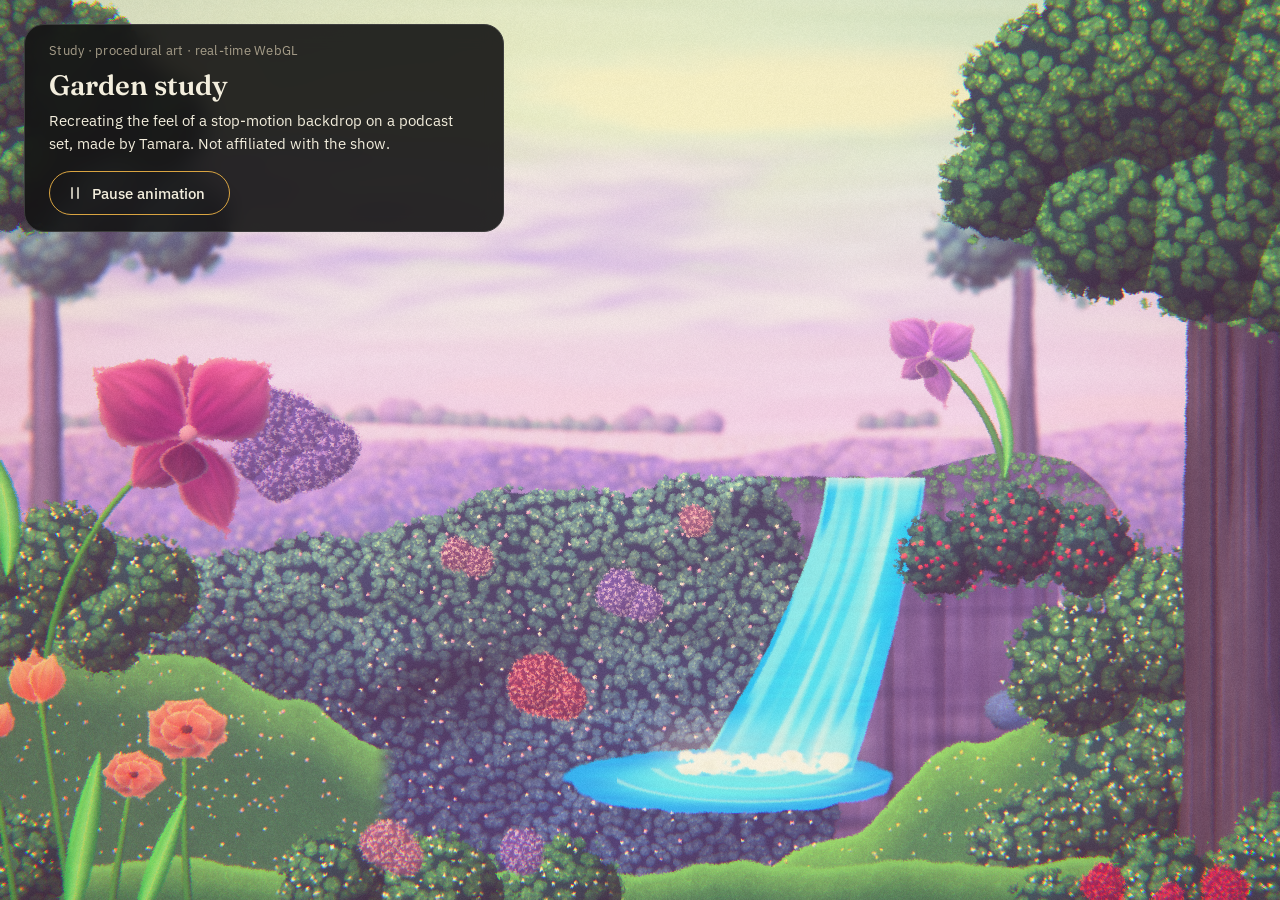
==== index.html @ a4416076 "Phase 3" ====
<!doctype html>
<html lang="en">
<head>
<meta charset="utf-8">
<meta name="viewport" content="width=device-width, initial-scale=1">
<title>Garden Study</title>
<meta name="description" content="A real-time WebGL study of a looping stop-motion garden backdrop: layered parallax, stepped animation, boil and a soft, warm post stack.">
<link rel="preconnect" href="https://fonts.googleapis.com">
<link rel="preconnect" href="https://fonts.gstatic.com" crossorigin>
<link href="https://fonts.googleapis.com/css2?family=Fraunces:ital,opsz,wght@0,9..144,500;0,9..144,600&family=IBM+Plex+Sans:wght@400;500;600&display=swap" rel="stylesheet">
<link rel="icon" href="data:image/svg+xml,%3Csvg xmlns='http://www.w3.org/2000/svg' viewBox='0 0 32 32'%3E%3Crect width='32' height='32' rx='6' fill='%23000000'/%3E%3Ctext x='16' y='23' font-family='Georgia, serif' font-size='19' font-weight='700' fill='%23D9A441' text-anchor='middle'%3EE%3C/text%3E%3C/svg%3E">
<link rel="stylesheet" href="css/tokens.css">
<link rel="stylesheet" href="css/site.css">
</head>
<body>

<main class="stage" id="stage">
  <canvas id="scene" role="img" aria-label="A handmade-looking fantasy garden: lavender sky, rolling purple hills, a turquoise waterfall, dark trees framing the edges and swaying flowers in front."></canvas>
  <img id="still" class="still" src="images/still.jpg" alt="A still of the garden scene: lavender sky, purple hills, a turquoise waterfall, framing trees and flowers in the foreground." hidden>
  <noscript><img class="still" src="images/still.jpg" alt="A still of the garden scene: lavender sky, purple hills, a turquoise waterfall, framing trees and flowers in the foreground."></noscript>

  <section class="caption" aria-labelledby="title">
    <p class="eyebrow">Study · procedural art · real-time WebGL</p>
    <h1 id="title">Garden study</h1>
    <p class="note">Recreating the feel of a stop-motion backdrop on a podcast set, made by Tamara. Not affiliated with the show.</p>
    <div class="controls">
      <button class="btn" id="play" type="button" data-playing="false">
        <svg class="icon icon-pause" viewBox="0 0 24 24" aria-hidden="true"><path d="M8 5v14M16 5v14"/></svg>
        <svg class="icon icon-play" viewBox="0 0 24 24" aria-hidden="true"><path d="M7 5l12 7-12 7z"/></svg>
        <span class="label">Play animation</span>
      </button>
      <p class="status" id="status" role="status"></p>
    </div>
  </section>

  <p class="stats" id="stats" hidden></p>
</main>

<script src="js/gl.js" defer></script>
<script src="js/clock.js" defer></script>
<script src="js/materials.js" defer></script>
<script src="js/elements.js" defer></script>
<script src="js/post.js" defer></script>
<script src="js/renderer.js" defer></script>
<script src="js/scenes/garden-art.js" defer></script>
<script src="js/scenes/garden.js" defer></script>
<script src="js/app.js" defer></script>
</body>
</html>
---- css/tokens.css ----
/* Copied from Resume/css/style.css :root — keep in sync with the portfolio. */
:root {
  --bg: #000000;
  --bg-raised: #131313;
  --ink: #F3EEDD;
  --ink-soft: #A79E8A;
  --ink-faint: #8C8370;
  --line: #2A2A2A;
  --line-strong: #3D3D3D;
  --green: #4C7A63;
  --gold: #D9A441;
  --plum: #A56A82;

  --serif: 'Fraunces', serif;
  --sans: 'IBM Plex Sans', sans-serif;
  --mono: 'IBM Plex Mono', monospace;

  --measure: 62ch;
  --pad-x: 6vw;

  --radius-xs: 3px;
  --radius-sm: 4px;
  --radius-lg: 20px;
  --radius-pill: 999px;

  --shadow-sm: 0 10px 24px -8px rgba(217, 164, 65, 0.4);

  --motion-fast: 150ms;
  --motion-base: 200ms;
  --motion-slow: 500ms;
  --ease-standard: ease;
  --ease-out: ease-out;

  --space-1: 8px;
  --space-2: 12px;
  --space-3: 16px;
  --space-4: 24px;
  --space-5: 32px;
  --space-6: 48px;
  --space-7: 64px;
  --space-8: 96px;

  --header-h: 80px;
}
---- css/site.css ----
/* Page chrome around the canvas. Colors, spacing and motion come from tokens.css (the portfolio's tokens). */

*, *::before, *::after { box-sizing: border-box; }
[hidden] { display: none !important; }

html, body {
  margin: 0;
  height: 100%;
  background: var(--bg);
  color: var(--ink);
  font-family: var(--sans);
  font-size: 16px;
  line-height: 1.5;
}

.stage {
  position: relative;
  width: 100%;
  height: 100vh;
  height: 100dvh;
  overflow: hidden;
  /* Warm surround for the moment before the first frame. */
  background: #2A1C33;
}

#scene, .still {
  position: absolute;
  inset: 0;
  width: 100%;
  height: 100%;
  display: block;
  object-fit: cover;
  object-position: 68% 50%;
}

#scene { opacity: 1; transition: opacity var(--motion-slow) var(--ease-out); }
.is-loading #scene { opacity: 0; }

/* The caption sits on a near-opaque backing so its text passes AA over any part of the scene. */
.caption {
  position: absolute;
  left: var(--space-4);
  top: var(--space-4);
  max-width: 30rem;
  padding: var(--space-3) var(--space-4) var(--space-3);
  border-radius: var(--radius-lg);
  background: rgba(19, 19, 19, 0.9);
  -webkit-backdrop-filter: blur(10px);
  backdrop-filter: blur(10px);
  border: 1px solid var(--line-strong);
}

.eyebrow {
  margin: 0 0 var(--space-1);
  font-size: 0.8125rem;
  letter-spacing: 0.02em;
  color: var(--ink-soft);
}

h1 {
  margin: 0;
  font-family: var(--serif);
  font-weight: 600;
  font-size: 1.75rem;
  line-height: 1.2;
}

.note {
  margin: var(--space-1) 0 var(--space-3);
  color: var(--ink);
  font-size: 0.9375rem;
}

.controls {
  display: flex;
  align-items: center;
  gap: var(--space-3);
  flex-wrap: wrap;
}

.btn {
  display: inline-flex;
  align-items: center;
  gap: var(--space-1);
  min-height: 44px;
  padding: 0 var(--space-4) 0 var(--space-3);
  border: 1px solid var(--gold);
  border-radius: var(--radius-pill);
  background: transparent;
  color: var(--ink);
  font: 500 0.9375rem/1 var(--sans);
  cursor: pointer;
  transition: background-color var(--motion-fast) var(--ease-standard), color var(--motion-fast) var(--ease-standard);
}
.btn:hover { background: var(--gold); color: var(--bg); }
.btn:focus-visible { outline: 2px solid var(--ink); outline-offset: 3px; }

.icon { width: 18px; height: 18px; fill: none; stroke: currentColor; stroke-width: 2; stroke-linecap: round; stroke-linejoin: round; }
.icon-play { fill: currentColor; }
.btn[data-playing="false"] .icon-pause,
.btn[data-playing="true"] .icon-play { display: none; }

.status { margin: 0; font-size: 0.875rem; color: var(--ink-soft); }
.status:empty { display: none; }

.stats {
  position: absolute;
  top: var(--space-3);
  right: var(--space-3);
  margin: 0;
  padding: var(--space-1) var(--space-2);
  border-radius: var(--radius-sm);
  background: rgba(19, 19, 19, 0.9);
  font: 0.8125rem/1.4 var(--mono);
  color: var(--ink);
}

@media (max-width: 760px) {
  .caption {
    left: 16px;
    right: 16px;
    top: auto;
    bottom: 16px;
    max-width: none;
    padding: var(--space-2) var(--space-3);
  }
  h1 { font-size: 1.375rem; }
  .note { font-size: 0.875rem; }
}

@media (prefers-reduced-motion: reduce) {
  #scene, .btn { transition: none; }
}
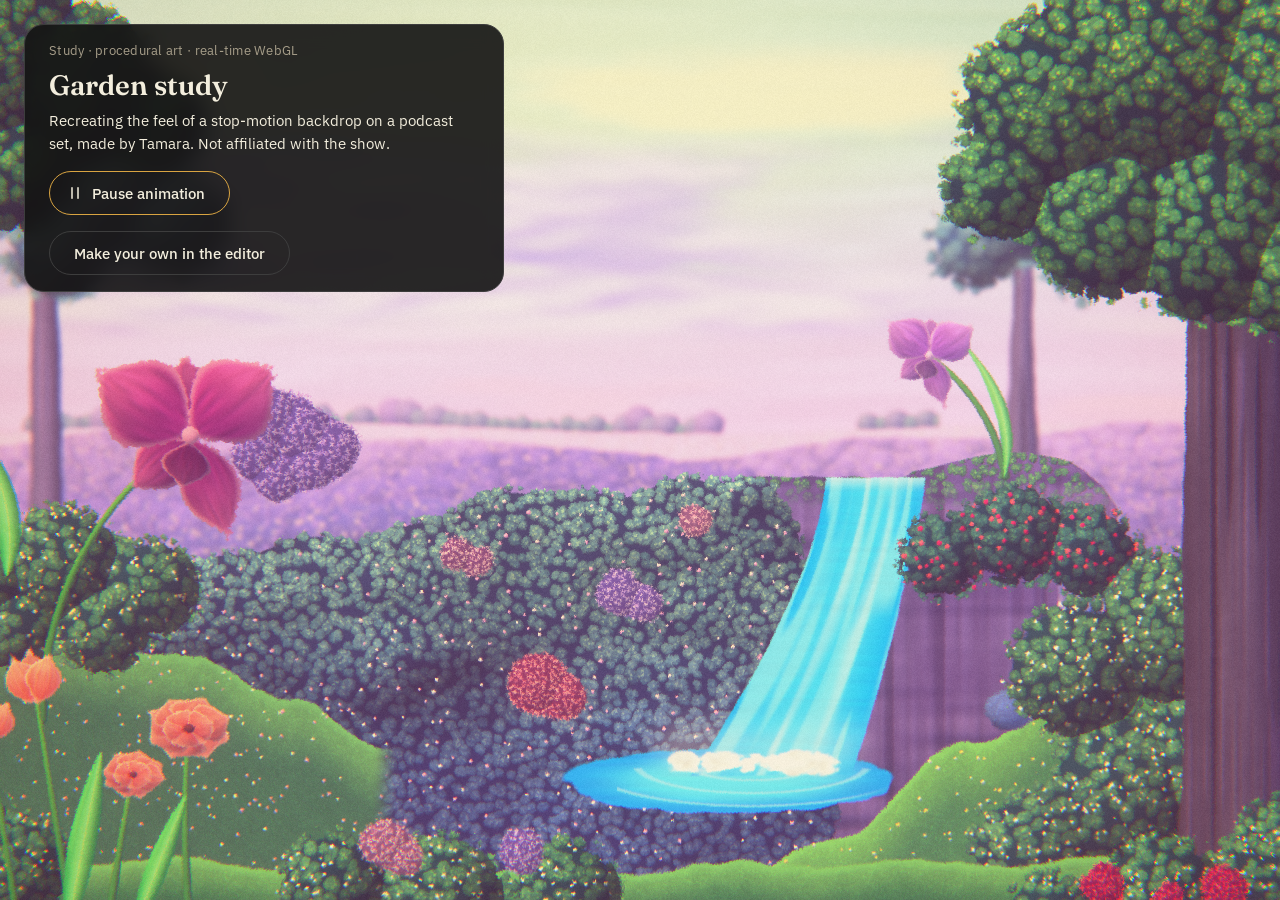
==== commit 3355cd01: "Add editor" ====
--- a/index.html
+++ b/index.html
@@ -29,6 +29,7 @@
         <svg class="icon icon-play" viewBox="0 0 24 24" aria-hidden="true"><path d="M7 5l12 7-12 7z"/></svg>
         <span class="label">Play animation</span>
       </button>
+      <a class="btn btn-quiet" href="editor.html">Make your own in the editor</a>
       <p class="status" id="status" role="status"></p>
     </div>
   </section>
@@ -40,6 +41,8 @@
 <script src="js/clock.js" defer></script>
 <script src="js/materials.js" defer></script>
 <script src="js/elements.js" defer></script>
+<script src="js/shapes.js" defer></script>
+<script src="js/items.js" defer></script>
 <script src="js/post.js" defer></script>
 <script src="js/renderer.js" defer></script>
 <script src="js/scenes/garden-art.js" defer></script>
--- a/css/site.css
+++ b/css/site.css
@@ -93,6 +93,8 @@
   transition: background-color var(--motion-fast) var(--ease-standard), color var(--motion-fast) var(--ease-standard);
 }
 .btn:hover { background: var(--gold); color: var(--bg); }
+.btn-quiet { border-color: var(--line-strong); padding: 0 var(--space-4); text-decoration: none; }
+.btn-quiet:hover { background: var(--ink); color: var(--bg); }
 .btn:focus-visible { outline: 2px solid var(--ink); outline-offset: 3px; }
 
 .icon { width: 18px; height: 18px; fill: none; stroke: currentColor; stroke-width: 2; stroke-linecap: round; stroke-linejoin: round; }
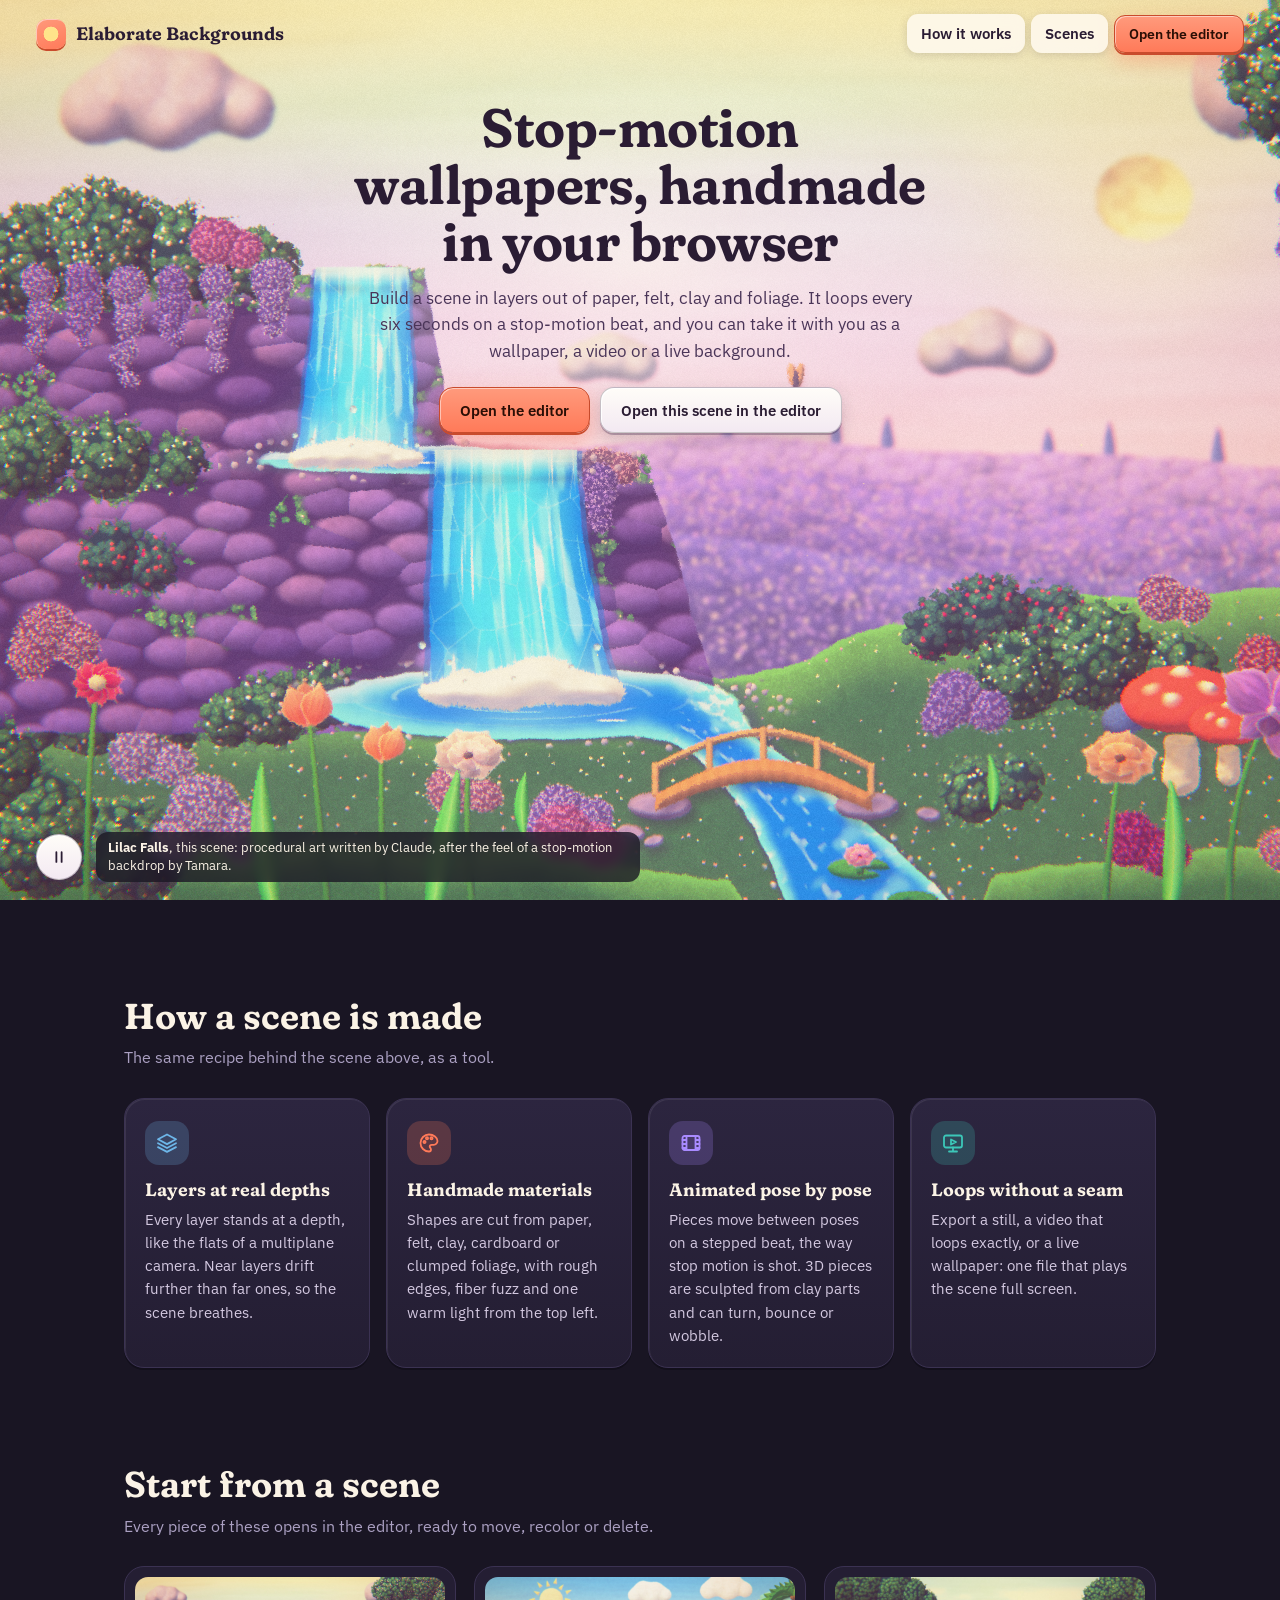
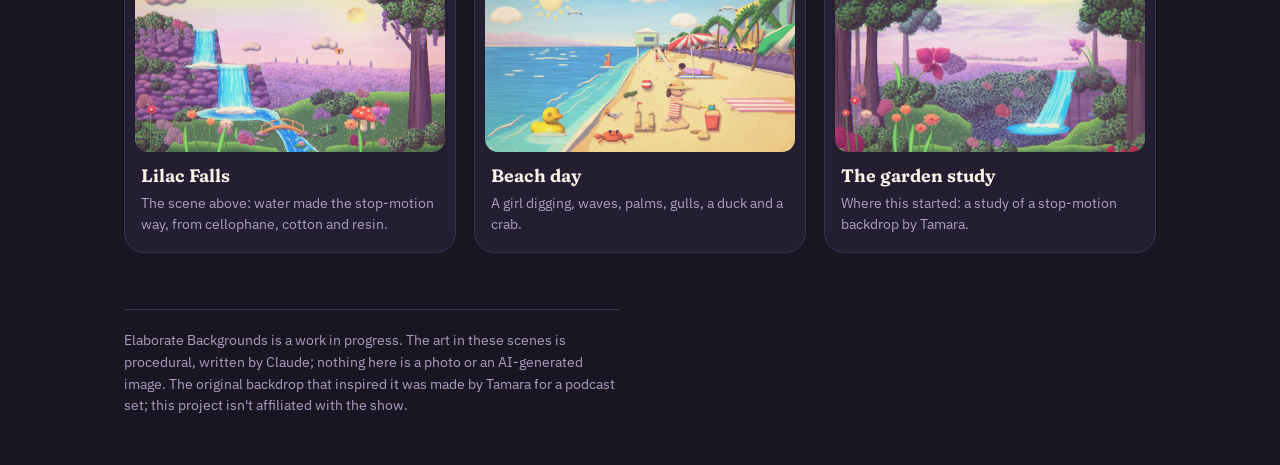
==== commit b37cb38e: "Lilac Falls" ====
--- a/index.html
+++ b/index.html
@@ -3,50 +3,128 @@
 <head>
 <meta charset="utf-8">
 <meta name="viewport" content="width=device-width, initial-scale=1">
-<title>Garden Study</title>
-<meta name="description" content="A real-time WebGL study of a looping stop-motion garden backdrop: layered parallax, stepped animation, boil and a soft, warm post stack.">
+<title>Elaborate Backgrounds</title>
+<meta name="description" content="Make looping stop-motion wallpapers in your browser: layers at real depths, paper, felt, clay and foliage, pose-by-pose animation, and loops that repeat without a seam.">
 <link rel="preconnect" href="https://fonts.googleapis.com">
 <link rel="preconnect" href="https://fonts.gstatic.com" crossorigin>
-<link href="https://fonts.googleapis.com/css2?family=Fraunces:ital,opsz,wght@0,9..144,500;0,9..144,600&family=IBM+Plex+Sans:wght@400;500;600&display=swap" rel="stylesheet">
-<link rel="icon" href="data:image/svg+xml,%3Csvg xmlns='http://www.w3.org/2000/svg' viewBox='0 0 32 32'%3E%3Crect width='32' height='32' rx='6' fill='%23000000'/%3E%3Ctext x='16' y='23' font-family='Georgia, serif' font-size='19' font-weight='700' fill='%23D9A441' text-anchor='middle'%3EE%3C/text%3E%3C/svg%3E">
-<link rel="stylesheet" href="css/tokens.css">
-<link rel="stylesheet" href="css/site.css">
+<link href="https://fonts.googleapis.com/css2?family=Fraunces:opsz,wght,SOFT,WONK@9..144,500..700,100,1&family=IBM+Plex+Sans:wght@400;500;600&family=IBM+Plex+Mono:wght@400;500&display=swap" rel="stylesheet">
+<link rel="icon" href="data:image/svg+xml,%3Csvg xmlns='http://www.w3.org/2000/svg' viewBox='0 0 32 32'%3E%3Crect width='32' height='32' rx='8' fill='%23FF7A59'/%3E%3Ccircle cx='16' cy='16' r='7' fill='%23FFC94A'/%3E%3C/svg%3E">
+<link rel="stylesheet" href="css/landing.css">
 </head>
-<body>
+<body data-scene="lilac">
+<a class="skip" href="#how">Skip to the content</a>
 
-<main class="stage" id="stage">
-  <canvas id="scene" role="img" aria-label="A handmade-looking fantasy garden: lavender sky, rolling purple hills, a turquoise waterfall, dark trees framing the edges and swaying flowers in front."></canvas>
-  <img id="still" class="still" src="images/still.jpg" alt="A still of the garden scene: lavender sky, purple hills, a turquoise waterfall, framing trees and flowers in the foreground." hidden>
-  <noscript><img class="still" src="images/still.jpg" alt="A still of the garden scene: lavender sky, purple hills, a turquoise waterfall, framing trees and flowers in the foreground."></noscript>
+<header class="top">
+  <a class="brand" href="index.html" aria-label="Elaborate Backgrounds, home"><span class="brand-sun" aria-hidden="true"></span><span>Elaborate Backgrounds</span></a>
+  <nav class="top-nav" aria-label="Site">
+    <a href="#how">How it works</a>
+    <a href="#scenes">Scenes</a>
+    <a class="btn btn-primary btn-sm" href="editor.html">Open the editor</a>
+  </nav>
+</header>
 
-  <section class="caption" aria-labelledby="title">
-    <p class="eyebrow">Study · procedural art · real-time WebGL</p>
-    <h1 id="title">Garden study</h1>
-    <p class="note">Recreating the feel of a stop-motion backdrop on a podcast set, made by Tamara. Not affiliated with the show.</p>
-    <div class="controls">
-      <button class="btn" id="play" type="button" data-playing="false">
-        <svg class="icon icon-pause" viewBox="0 0 24 24" aria-hidden="true"><path d="M8 5v14M16 5v14"/></svg>
-        <svg class="icon icon-play" viewBox="0 0 24 24" aria-hidden="true"><path d="M7 5l12 7-12 7z"/></svg>
-        <span class="label">Play animation</span>
+<main>
+  <section class="stage hero" id="stage" aria-labelledby="title">
+    <!-- Shown at once, while the shaders compile; the live scene fades in over it. -->
+    <img id="poster" class="poster" src="images/lilac-falls.jpg" alt="" fetchpriority="high">
+    <canvas id="scene" role="img" aria-label="Lilac Falls, a handmade-looking garden: a two-tier waterfall pours off a purple clay cliff into a pool, a stream runs toward you under a little wooden footbridge, a blossom tree hung with wisteria stands on the right, felt clouds drift past a paper moon and two butterflies cross."></canvas>
+    <img id="still" class="still" src="images/lilac-falls.jpg" alt="A still of Lilac Falls: a two-tier waterfall, a pool and stream with a footbridge, a blossom tree hung with wisteria, felt clouds and a paper moon." hidden>
+    <noscript><img class="still" src="images/lilac-falls.jpg" alt="A still of Lilac Falls: a two-tier waterfall, a pool and stream with a footbridge, a blossom tree hung with wisteria, felt clouds and a paper moon."></noscript>
+
+    <div class="hero-text">
+      <h1 id="title">Stop-motion wallpapers, handmade in your browser</h1>
+      <p class="lede">Build a scene in layers out of paper, felt, clay and foliage. It loops every six seconds on a stop-motion beat, and you can take it with you as a wallpaper, a video or a live background.</p>
+      <div class="cta">
+        <a class="btn btn-primary" href="editor.html">Open the editor</a>
+        <a class="btn" href="editor.html?open=lilac">Open this scene in the editor</a>
+      </div>
+    </div>
+
+    <div class="hero-foot">
+      <button class="btn btn-round" id="play" type="button" data-playing="false">
+        <svg class="icon icon-pause" viewBox="0 0 24 24" aria-hidden="true"><path d="M8.5 5.5v13M15.5 5.5v13"/></svg>
+        <svg class="icon icon-play" viewBox="0 0 24 24" aria-hidden="true"><path d="M8 5.5l11 6.5-11 6.5z"/></svg>
+        <span class="label sr">Play animation</span>
       </button>
-      <a class="btn btn-quiet" href="editor.html">Make your own in the editor</a>
+      <p class="credit"><strong>Lilac Falls</strong>, this scene: procedural art written by Claude, after the feel of a stop-motion backdrop by Tamara.</p>
       <p class="status" id="status" role="status"></p>
     </div>
   </section>
 
-  <p class="stats" id="stats" hidden></p>
+  <section class="band" id="how" aria-labelledby="how-h">
+    <h2 id="how-h">How a scene is made</h2>
+    <p class="band-lede">The same recipe behind the scene above, as a tool.</p>
+    <ul class="cards">
+      <li class="card" style="--c: var(--sky)">
+        <span class="card-ic" aria-hidden="true"><svg viewBox="0 0 24 24"><path d="M12 3.5l9 4.8-9 4.8-9-4.8z M3 12.2l9 4.8 9-4.8M3 16.1l9 4.8 9-4.8"/></svg></span>
+        <h3>Layers at real depths</h3>
+        <p>Every layer stands at a depth, like the flats of a multiplane camera. Near layers drift further than far ones, so the scene breathes.</p>
+      </li>
+      <li class="card" style="--c: var(--coral)">
+        <span class="card-ic" aria-hidden="true"><svg viewBox="0 0 24 24"><path d="M12 3.5a8.5 8.5 0 1 0 0 17c1.4 0 2-1 2-2 0-1.5-1.3-1.8-1.3-3 0-1 .9-1.7 2-1.7h2a3.8 3.8 0 0 0 3.8-3.8C20.5 6.6 16.6 3.5 12 3.5z"/><circle cx="7.5" cy="11" r="1.1"/><circle cx="10" cy="7.3" r="1.1"/><circle cx="14.5" cy="7.3" r="1.1"/></svg></span>
+        <h3>Handmade materials</h3>
+        <p>Shapes are cut from paper, felt, clay, cardboard or clumped foliage, with rough edges, fiber fuzz and one warm light from the top left.</p>
+      </li>
+      <li class="card" style="--c: var(--lilac)">
+        <span class="card-ic" aria-hidden="true"><svg viewBox="0 0 24 24"><rect x="3.5" y="5" width="17" height="14" rx="2"/><path d="M7.5 5v14M16.5 5v14M3.5 9h4M3.5 13h4M3.5 17h4M16.5 9h4M16.5 13h4M16.5 17h4"/></svg></span>
+        <h3>Animated pose by pose</h3>
+        <p>Pieces move between poses on a stepped beat, the way stop motion is shot. 3D pieces are sculpted from clay parts and can turn, bounce or wobble.</p>
+      </li>
+      <li class="card" style="--c: var(--teal)">
+        <span class="card-ic" aria-hidden="true"><svg viewBox="0 0 24 24"><rect x="3" y="4.5" width="18" height="12" rx="2"/><path d="M10 8.5l5 2.5-5 2.5zM8 20.5h8M12 16.5v4"/></svg></span>
+        <h3>Loops without a seam</h3>
+        <p>Export a still, a video that loops exactly, or a live wallpaper: one file that plays the scene full screen.</p>
+      </li>
+    </ul>
+  </section>
+
+  <section class="band" id="scenes" aria-labelledby="scenes-h">
+    <h2 id="scenes-h">Start from a scene</h2>
+    <p class="band-lede">Every piece of these opens in the editor, ready to move, recolor or delete.</p>
+    <ul class="scenes">
+      <li class="scene-card">
+        <a href="editor.html?open=lilac">
+          <img src="images/lilac-falls.jpg" alt="" loading="lazy">
+          <span class="scene-name">Lilac Falls</span>
+          <span class="scene-note">The scene above: water made the stop-motion way, from cellophane, cotton and resin.</span>
+        </a>
+      </li>
+      <li class="scene-card">
+        <a href="editor.html?open=beach">
+          <img src="docs/images/beach-day.jpg" alt="" loading="lazy">
+          <span class="scene-name">Beach day</span>
+          <span class="scene-note">A girl digging, waves, palms, gulls, a duck and a crab.</span>
+        </a>
+      </li>
+      <li class="scene-card">
+        <a href="study.html">
+          <img src="images/still.jpg" alt="" loading="lazy">
+          <span class="scene-name">The garden study</span>
+          <span class="scene-note">Where this started: a study of a stop-motion backdrop by Tamara.</span>
+        </a>
+      </li>
+    </ul>
+  </section>
+
+  <footer class="foot">
+    <p>Elaborate Backgrounds is a work in progress. The art in these scenes is procedural, written by Claude; nothing here is a photo or an AI-generated image. The original backdrop that inspired it was made by Tamara for a podcast set; this project isn't affiliated with the show.</p>
+  </footer>
 </main>
+
+<p class="stats" id="stats" hidden></p>
 
 <script src="js/gl.js" defer></script>
 <script src="js/clock.js" defer></script>
 <script src="js/materials.js" defer></script>
 <script src="js/elements.js" defer></script>
 <script src="js/shapes.js" defer></script>
+<script src="js/clay.js" defer></script>
 <script src="js/items.js" defer></script>
 <script src="js/post.js" defer></script>
 <script src="js/renderer.js" defer></script>
-<script src="js/scenes/garden-art.js" defer></script>
-<script src="js/scenes/garden.js" defer></script>
+<script src="js/editor/library.js" defer></script>
+<script src="js/scenes/lilac-art.js" defer></script>
+<script src="js/scenes/lilac.js" defer></script>
 <script src="js/app.js" defer></script>
 </body>
 </html>
--- a/css/landing.css
+++ b/css/landing.css
@@ -0,0 +1,112 @@
+/*
+  The landing page. It borrows the editor's Studio palette (warm plum, cream ink, sun and coral
+  accents) and its raised, lit-from-the-top-left buttons. The hero's text sits on the clear
+  sky at the top of the scene, which is kept free of clouds for it.
+*/
+:root {
+  --plum: #191523; --tray: #241E33; --raise: #352D4B; --line: #3B3252;
+  --ink: #FBF3E6; --ink-2: #D3C8E0; --ink-3: #ABA0C2;
+  --dark: #2A1C33; --dark-2: #4A3558;
+  --sun: #FFC94A; --coral: #FF7A59; --coral-hi: #FF9A7C; --coral-deep: #C94B2C; --coral-ink: #2A0E05;
+  --teal: #3CC7B8; --lilac: #A98BFF; --sky: #6DB6E8;
+  --serif: "Fraunces", Georgia, serif;
+  --sans: "IBM Plex Sans", system-ui, sans-serif;
+  --mono: "IBM Plex Mono", ui-monospace, monospace;
+  --spring: cubic-bezier(0.34, 1.56, 0.64, 1);
+  --ease: cubic-bezier(0.2, 0.8, 0.2, 1);
+}
+*, *::before, *::after { box-sizing: border-box; }
+[hidden] { display: none !important; }
+html { scroll-behavior: smooth; }
+body { margin: 0; background: var(--plum); color: var(--ink); font: 400 16px/1.55 var(--sans); -webkit-font-smoothing: antialiased; }
+a { color: inherit; }
+:focus-visible { outline: 2px solid var(--sun); outline-offset: 3px; }
+.sr { position: absolute !important; width: 1px; height: 1px; overflow: hidden; clip: rect(0 0 0 0); white-space: nowrap; }
+.skip { position: absolute; left: 12px; top: -60px; z-index: 20; padding: 8px 14px; border-radius: 10px; background: var(--sun); color: #2E2100; font-weight: 600; text-decoration: none; }
+.skip:focus { top: 12px; }
+
+/* ---------- buttons, as in the editor: raised chips that lift and squish ---------- */
+.btn {
+  display: inline-flex; align-items: center; justify-content: center; gap: 8px; min-height: 46px; padding: 0 20px;
+  border: 1px solid rgba(42, 28, 51, 0.25); border-radius: 14px; background: linear-gradient(180deg, #FFFDF8, #F3E9F2);
+  color: var(--dark); font: 600 15px/1 var(--sans); text-decoration: none; cursor: pointer;
+  box-shadow: inset 1px 1px 0 #FFFFFF, 0 2px 0 rgba(74, 53, 88, 0.35), 0 6px 16px rgba(42, 28, 51, 0.18);
+  transition: transform 0.2s var(--spring), box-shadow 0.2s var(--ease);
+}
+.btn:hover { transform: translateY(-2px); box-shadow: inset 1px 1px 0 #FFFFFF, 0 4px 0 rgba(74, 53, 88, 0.35), 0 10px 22px rgba(42, 28, 51, 0.22); }
+.btn:active { transform: translateY(1px) scale(0.97); box-shadow: inset 1px 1px 0 #FFFFFF, 0 0 0 rgba(74, 53, 88, 0.35), 0 2px 6px rgba(42, 28, 51, 0.2); transition-duration: 0.06s; }
+.btn-primary { border-color: var(--coral-deep); background: linear-gradient(180deg, var(--coral-hi), var(--coral)); color: var(--coral-ink);
+  box-shadow: inset 1px 1px 0 rgba(255, 255, 255, 0.5), 0 2px 0 var(--coral-deep), 0 8px 20px rgba(255, 106, 71, 0.35); }
+.btn-primary:hover { box-shadow: inset 1px 1px 0 rgba(255, 255, 255, 0.55), 0 4px 0 var(--coral-deep), 0 12px 26px rgba(255, 106, 71, 0.42); }
+.btn-sm { min-height: 38px; padding: 0 14px; border-radius: 11px; font-size: 14px; }
+.btn-round { width: 46px; padding: 0; border-radius: 50%; }
+.icon { width: 18px; height: 18px; fill: none; stroke: currentColor; stroke-width: 2.4; stroke-linecap: round; stroke-linejoin: round; }
+.icon-play { fill: currentColor; stroke-width: 1.8; margin-left: 2px; }
+.btn[data-playing="false"] .icon-pause, .btn[data-playing="true"] .icon-play { display: none; }
+
+/* ---------- the top bar, floating over the sky ---------- */
+.top { position: absolute; z-index: 5; left: 0; right: 0; top: 0; display: flex; align-items: center; gap: 16px; padding: 14px clamp(16px, 3vw, 36px); }
+.brand { display: inline-flex; align-items: center; gap: 10px; color: var(--dark); font: 650 18px/1 var(--serif); font-variation-settings: "SOFT" 100, "WONK" 1; text-decoration: none; }
+.brand-sun { width: 30px; height: 30px; border-radius: 10px; background: radial-gradient(circle at 50% 50%, #FFE48A 0 34%, transparent 36%), linear-gradient(160deg, var(--coral-hi), var(--coral));
+  box-shadow: inset 1px 1px 0 rgba(255, 255, 255, 0.5), 0 2px 0 var(--coral-deep); transition: transform 0.3s var(--spring); }
+.brand:hover .brand-sun { transform: rotate(-10deg) scale(1.08); }
+.top-nav { margin-left: auto; display: flex; align-items: center; gap: 6px; }
+.top-nav > a:not(.btn) { padding: 8px 14px; border-radius: 11px; background: rgba(255, 250, 242, 0.82); color: var(--dark); font-weight: 600; font-size: 15px; text-decoration: none;
+  box-shadow: 0 2px 8px rgba(42, 28, 51, 0.15); backdrop-filter: blur(6px); transition: background 0.15s, transform 0.2s var(--spring); }
+.top-nav > a:not(.btn):hover { background: #FFFFFF; transform: translateY(-1px); }
+
+/* ---------- the hero: the scene, full screen ---------- */
+.stage { position: relative; height: 100vh; height: 100svh; min-height: 560px; overflow: hidden; background: #2A1C33; }
+#scene, .still { position: absolute; inset: 0; width: 100%; height: 100%; display: block; object-fit: cover; object-position: 31% 50%; }
+.poster { position: absolute; inset: 0; width: 100%; height: 100%; object-fit: cover; object-position: 31% 50%; }
+#scene { transition: opacity 0.6s var(--ease); }
+.is-loading #scene { opacity: 0; }
+.hero-text {
+  position: absolute; z-index: 2; left: 50%; top: clamp(78px, 11vh, 120px); width: min(40rem, calc(100% - 32px)); transform: translateX(-50%);
+  text-align: center; color: var(--dark);
+}
+/* A soft cream glow behind the words, so they stay readable as clouds drift by. */
+.hero-text::before { content: ""; position: absolute; inset: -40px -60px; z-index: -1; border-radius: 50%; background: radial-gradient(closest-side, rgba(255, 249, 238, 0.62), rgba(255, 249, 238, 0)); }
+h1 { margin: 0; font: 650 clamp(30px, 4.4vw, 54px)/1.06 var(--serif); font-variation-settings: "SOFT" 100, "WONK" 1; letter-spacing: -0.01em; text-wrap: balance; }
+.lede { margin: 14px auto 0; max-width: 34rem; color: var(--dark-2); font-size: clamp(15px, 1.35vw, 18px); text-wrap: pretty; }
+.cta { display: flex; flex-wrap: wrap; justify-content: center; gap: 10px; margin-top: 22px; }
+
+.hero-foot { position: absolute; z-index: 2; left: clamp(16px, 3vw, 36px); right: clamp(16px, 3vw, 36px); bottom: 18px; display: flex; align-items: center; gap: 14px; }
+.credit { margin: 0; max-width: 34rem; padding: 7px 12px; border-radius: 12px; background: rgba(25, 21, 35, 0.78); color: var(--ink); font-size: 13px; line-height: 1.4; backdrop-filter: blur(6px); }
+.status { margin: 0; padding: 7px 12px; border-radius: 12px; background: rgba(25, 21, 35, 0.78); color: var(--ink); font-size: 13px; }
+.status:empty { display: none; }
+
+/* ---------- sections below ---------- */
+.band { padding: clamp(56px, 8vw, 96px) clamp(16px, 5vw, 64px) 0; max-width: 1160px; margin: 0 auto; }
+h2 { margin: 0; font: 650 clamp(26px, 3vw, 36px)/1.15 var(--serif); font-variation-settings: "SOFT" 100, "WONK" 1; }
+.band-lede { margin: 8px 0 28px; color: var(--ink-3); }
+.cards { list-style: none; margin: 0; padding: 0; display: grid; grid-template-columns: repeat(auto-fit, minmax(230px, 1fr)); gap: 16px; }
+.card { --c: var(--sun); position: relative; padding: 22px 20px 20px; border: 1px solid var(--line); border-radius: 20px; background: linear-gradient(180deg, #2C253F, var(--tray));
+  box-shadow: inset 1px 1px 0 rgba(255, 255, 255, 0.08), 0 2px 0 rgba(4, 1, 10, 0.3); transition: transform 0.25s var(--spring); }
+.card:hover { transform: translateY(-4px); }
+.card-ic { display: grid; place-items: center; width: 44px; height: 44px; margin-bottom: 14px; border-radius: 14px; background: color-mix(in srgb, var(--c) 22%, transparent); color: var(--c); transition: transform 0.3s var(--spring); }
+.card:hover .card-ic { transform: rotate(-10deg) scale(1.08); }
+.card-ic svg { width: 24px; height: 24px; fill: none; stroke: currentColor; stroke-width: 1.8; stroke-linecap: round; stroke-linejoin: round; }
+.card h3 { margin: 0 0 6px; font: 650 18px/1.25 var(--serif); font-variation-settings: "SOFT" 100, "WONK" 1; }
+.card p { margin: 0; color: var(--ink-2); font-size: 15px; }
+.scenes { list-style: none; margin: 0; padding: 0; display: grid; grid-template-columns: repeat(auto-fit, minmax(260px, 1fr)); gap: 18px; }
+.scene-card a { display: grid; gap: 6px; padding: 10px 10px 16px; border: 1px solid var(--line); border-radius: 20px; background: var(--tray); text-decoration: none; transition: transform 0.25s var(--spring), box-shadow 0.25s; }
+.scene-card a:hover { transform: translateY(-4px) rotate(-0.5deg); box-shadow: 0 16px 32px rgba(4, 1, 10, 0.4); }
+.scene-card img { width: 100%; aspect-ratio: 16 / 9; object-fit: cover; border-radius: 13px; display: block; }
+.scene-name { margin: 6px 6px 0; font: 650 18px var(--serif); font-variation-settings: "SOFT" 100, "WONK" 1; }
+.scene-note { margin: 0 6px; color: var(--ink-3); font-size: 14px; }
+.foot { max-width: 1160px; margin: 0 auto; padding: 56px clamp(16px, 5vw, 64px) 48px; color: var(--ink-3); font-size: 14px; }
+.foot p { max-width: 62ch; margin: 0; border-top: 1px solid var(--line); padding-top: 20px; }
+
+.stats { position: fixed; top: 70px; right: 12px; z-index: 10; margin: 0; padding: 4px 8px; border-radius: 6px; background: rgba(19, 19, 19, 0.9); font: 13px/1.4 var(--mono); }
+
+@media (max-width: 760px) {
+  .top-nav { display: none; }
+  .hero-text { top: 76px; }
+  .lede { font-size: 15px; }
+  .credit { font-size: 12px; }
+}
+@media (prefers-reduced-motion: reduce) {
+  html { scroll-behavior: auto; }
+  *, *::before, *::after { transition: none !important; animation: none !important; }
+}
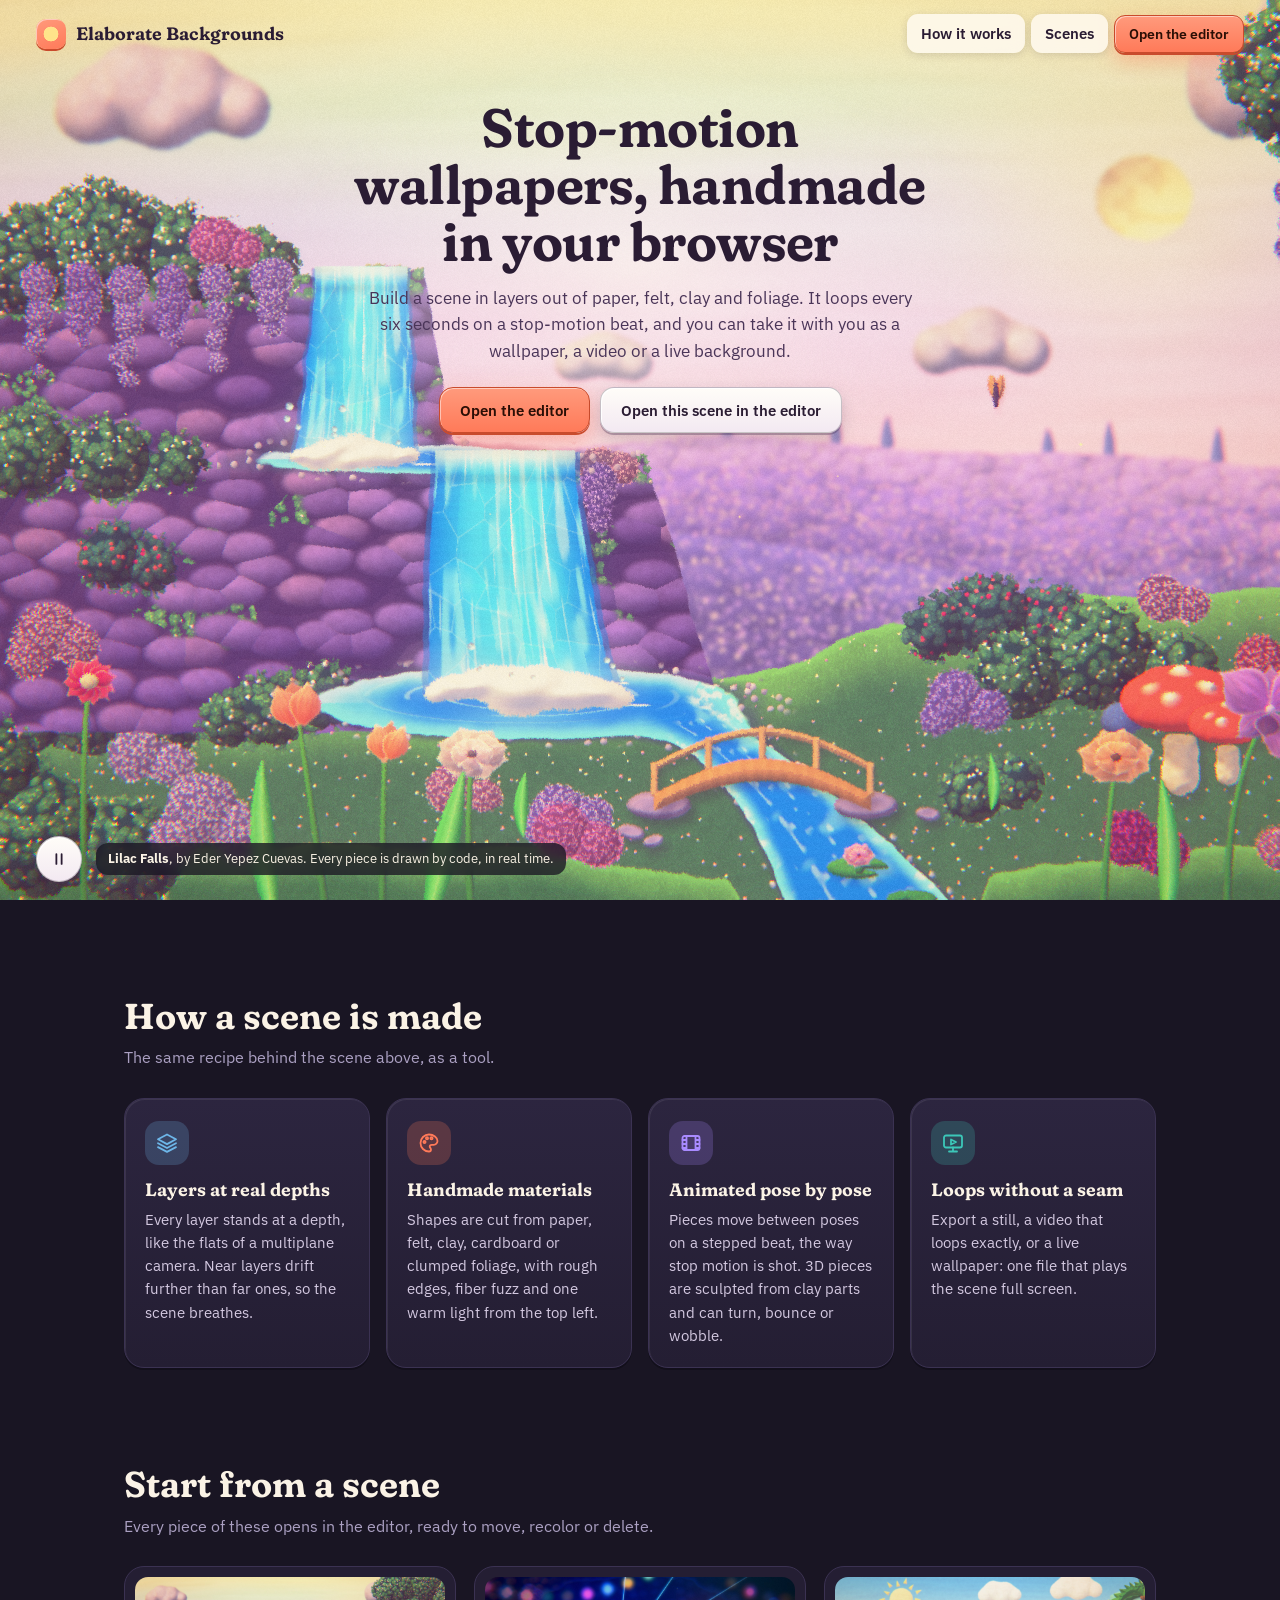
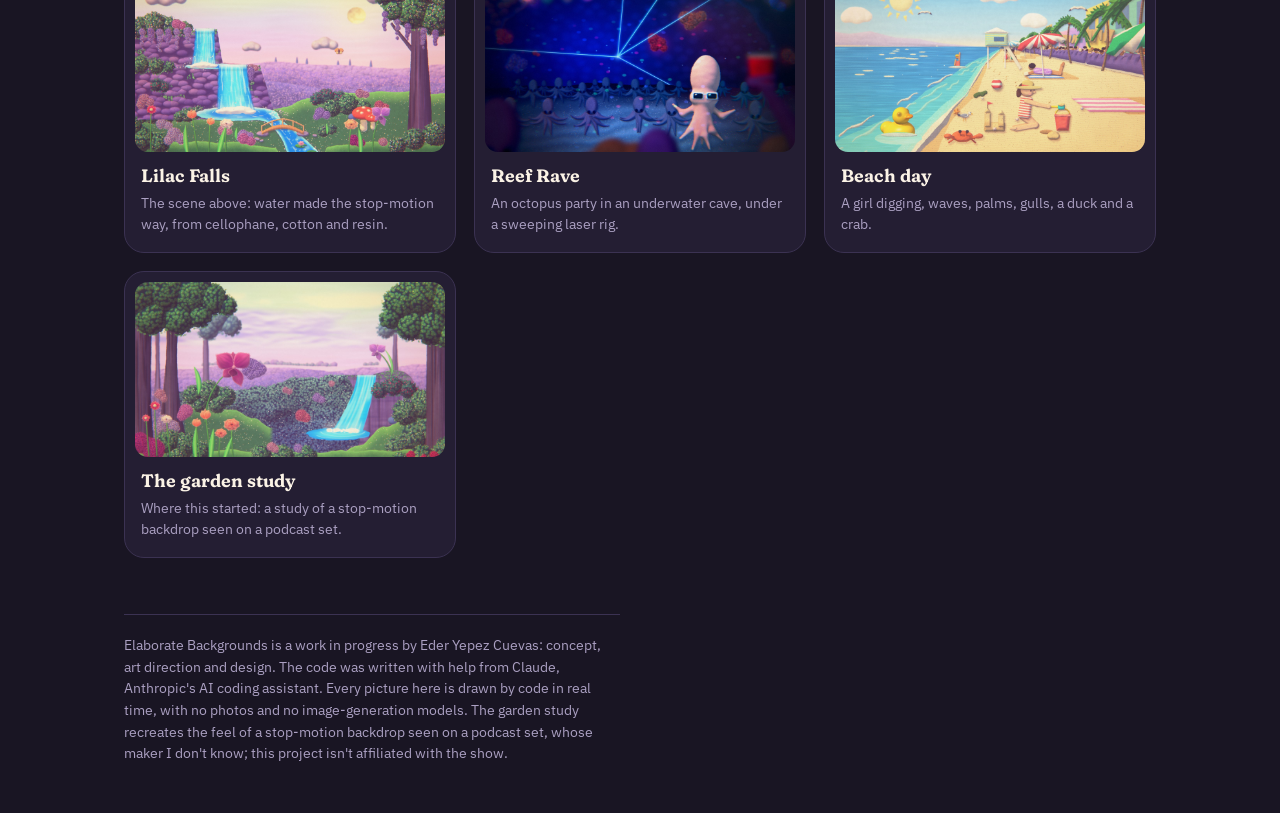
==== commit 2bb48690: "Tests Implemented" ====
--- a/index.html
+++ b/index.html
@@ -17,6 +17,7 @@
 <header class="top">
   <a class="brand" href="index.html" aria-label="Elaborate Backgrounds, home"><span class="brand-sun" aria-hidden="true"></span><span>Elaborate Backgrounds</span></a>
   <nav class="top-nav" aria-label="Site">
+    <a href="#recent" id="nav-recent" hidden>Your scenes</a>
     <a href="#how">How it works</a>
     <a href="#scenes">Scenes</a>
     <a class="btn btn-primary btn-sm" href="editor.html">Open the editor</a>
@@ -35,7 +36,7 @@
       <h1 id="title">Stop-motion wallpapers, handmade in your browser</h1>
       <p class="lede">Build a scene in layers out of paper, felt, clay and foliage. It loops every six seconds on a stop-motion beat, and you can take it with you as a wallpaper, a video or a live background.</p>
       <div class="cta">
-        <a class="btn btn-primary" href="editor.html">Open the editor</a>
+        <a class="btn btn-primary" id="cta-open" href="editor.html">Open the editor</a>
         <a class="btn" href="editor.html?open=lilac">Open this scene in the editor</a>
       </div>
     </div>
@@ -46,9 +47,17 @@
         <svg class="icon icon-play" viewBox="0 0 24 24" aria-hidden="true"><path d="M8 5.5l11 6.5-11 6.5z"/></svg>
         <span class="label sr">Play animation</span>
       </button>
-      <p class="credit"><strong>Lilac Falls</strong>, this scene: procedural art written by Claude, after the feel of a stop-motion backdrop by Tamara.</p>
+      <p class="credit"><strong>Lilac Falls</strong>, by Eder Yepez Cuevas. Every piece is drawn by code, in real time.</p>
       <p class="status" id="status" role="status"></p>
     </div>
+  </section>
+
+  <section class="band" id="recent" aria-labelledby="recent-h" hidden>
+    <h2 id="recent-h">Pick up where you left off</h2>
+    <p class="band-lede">Your scenes, saved in this browser as you work.</p>
+    <ul class="scenes" id="recent-list"></ul>
+    <p class="recent-notice" id="recent-notice" role="status"></p>
+    <button class="btn btn-sm" id="recent-more" type="button" hidden></button>
   </section>
 
   <section class="band" id="how" aria-labelledby="how-h">
@@ -90,6 +99,13 @@
         </a>
       </li>
       <li class="scene-card">
+        <a href="editor.html?open=reef">
+          <img src="images/reef-rave.jpg" alt="" loading="lazy">
+          <span class="scene-name">Reef Rave</span>
+          <span class="scene-note">An octopus party in an underwater cave, under a sweeping laser rig.</span>
+        </a>
+      </li>
+      <li class="scene-card">
         <a href="editor.html?open=beach">
           <img src="docs/images/beach-day.jpg" alt="" loading="lazy">
           <span class="scene-name">Beach day</span>
@@ -100,14 +116,14 @@
         <a href="study.html">
           <img src="images/still.jpg" alt="" loading="lazy">
           <span class="scene-name">The garden study</span>
-          <span class="scene-note">Where this started: a study of a stop-motion backdrop by Tamara.</span>
+          <span class="scene-note">Where this started: a study of a stop-motion backdrop seen on a podcast set.</span>
         </a>
       </li>
     </ul>
   </section>
 
   <footer class="foot">
-    <p>Elaborate Backgrounds is a work in progress. The art in these scenes is procedural, written by Claude; nothing here is a photo or an AI-generated image. The original backdrop that inspired it was made by Tamara for a podcast set; this project isn't affiliated with the show.</p>
+    <p>Elaborate Backgrounds is a work in progress by Eder Yepez Cuevas: concept, art direction and design. The code was written with help from Claude, Anthropic's AI coding assistant. Every picture here is drawn by code in real time, with no photos and no image-generation models. The garden study recreates the feel of a stop-motion backdrop seen on a podcast set, whose maker I don't know; this project isn't affiliated with the show.</p>
   </footer>
 </main>
 
@@ -126,5 +142,7 @@
 <script src="js/scenes/lilac-art.js" defer></script>
 <script src="js/scenes/lilac.js" defer></script>
 <script src="js/app.js" defer></script>
+<script src="js/saves.js" defer></script>
+<script src="js/home.js" defer></script>
 </body>
 </html>
--- a/css/landing.css
+++ b/css/landing.css
@@ -95,6 +95,15 @@
 .scene-card img { width: 100%; aspect-ratio: 16 / 9; object-fit: cover; border-radius: 13px; display: block; }
 .scene-name { margin: 6px 6px 0; font: 650 18px var(--serif); font-variation-settings: "SOFT" 100, "WONK" 1; }
 .scene-note { margin: 0 6px; color: var(--ink-3); font-size: 14px; }
+.recent-card { position: relative; }
+.recent-card img, .recent-ph { display: block; width: 100%; aspect-ratio: 16 / 9; object-fit: contain; border-radius: 13px; background: var(--plum); }
+.recent-card .scene-name, .recent-card .scene-note { padding-right: 76px; overflow-wrap: anywhere; }
+.recent-remove { position: absolute; right: 16px; bottom: 16px; min-height: 28px; padding: 0 10px; border: 1px solid var(--line); border-radius: 9px; background: var(--raise); color: var(--ink-2); font: 500 13px/1 var(--sans); cursor: pointer; transition: transform 0.2s var(--spring), color 0.15s; }
+.recent-remove:hover { color: var(--ink); transform: translateY(-1px); }
+.recent-notice { margin: 14px 0 0; color: var(--ink-2); font-size: 14px; }
+.recent-notice:empty { display: none; }
+.recent-undo { padding: 0 2px; border: 0; background: none; color: var(--sun); font: 600 14px/1.4 var(--sans); text-decoration: underline; cursor: pointer; }
+#recent-more { margin-top: 16px; }
 .foot { max-width: 1160px; margin: 0 auto; padding: 56px clamp(16px, 5vw, 64px) 48px; color: var(--ink-3); font-size: 14px; }
 .foot p { max-width: 62ch; margin: 0; border-top: 1px solid var(--line); padding-top: 20px; }
 
